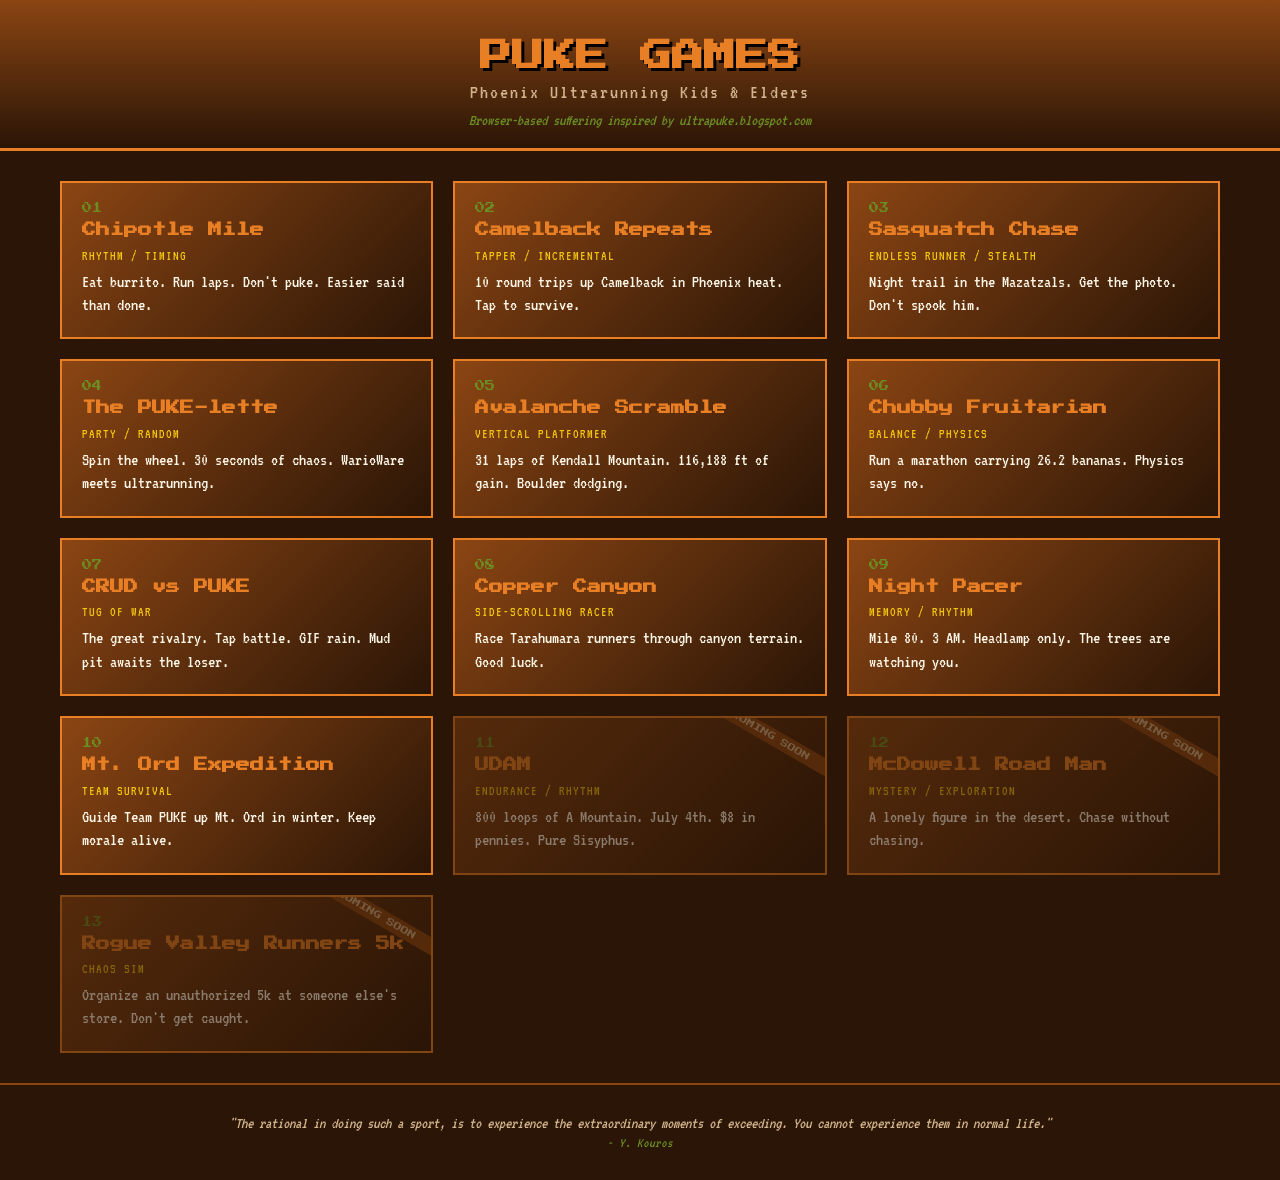
==== index.html @ d8120ac5 "Build Game 10: Mt. Ord Expedition Team survival game. Guide 5 PUKE runners up Mt. Ord in winter. Man" ====
<!DOCTYPE html>
<html lang="en">
<head>
    <meta charset="UTF-8">
    <meta name="viewport" content="width=device-width, initial-scale=1.0">
    <title>PUKE Games</title>
    <link rel="stylesheet" href="shared/style.css">
    <link rel="stylesheet" href="shared/hub.css">
</head>
<body>
    <div class="hub-header">
        <h1>PUKE GAMES</h1>
        <div class="subtitle">Phoenix Ultrarunning Kids & Elders</div>
        <div class="tagline">Browser-based suffering inspired by ultrapuke.blogspot.com</div>
    </div>

    <div class="games-grid">
        <a href="games/chipotle-mile/" class="game-card">
            <div class="game-number">01</div>
            <h2>Chipotle Mile</h2>
            <div class="game-type">Rhythm / Timing</div>
            <div class="game-desc">Eat burrito. Run laps. Don't puke. Easier said than done.</div>
        </a>

        <a href="games/camelback-repeats/" class="game-card">
            <div class="game-number">02</div>
            <h2>Camelback Repeats</h2>
            <div class="game-type">Tapper / Incremental</div>
            <div class="game-desc">10 round trips up Camelback in Phoenix heat. Tap to survive.</div>
        </a>

        <a href="games/sasquatch-chase/" class="game-card">
            <div class="game-number">03</div>
            <h2>Sasquatch Chase</h2>
            <div class="game-type">Endless Runner / Stealth</div>
            <div class="game-desc">Night trail in the Mazatzals. Get the photo. Don't spook him.</div>
        </a>

        <a href="games/puke-lette/" class="game-card">
            <div class="game-number">04</div>
            <h2>The PUKE-lette</h2>
            <div class="game-type">Party / Random</div>
            <div class="game-desc">Spin the wheel. 30 seconds of chaos. WarioWare meets ultrarunning.</div>
        </a>

        <a href="games/avalanche-scramble/" class="game-card">
            <div class="game-number">05</div>
            <h2>Avalanche Scramble</h2>
            <div class="game-type">Vertical Platformer</div>
            <div class="game-desc">31 laps of Kendall Mountain. 116,188 ft of gain. Boulder dodging.</div>
        </a>

        <a href="games/chubby-fruitarian/" class="game-card">
            <div class="game-number">06</div>
            <h2>Chubby Fruitarian</h2>
            <div class="game-type">Balance / Physics</div>
            <div class="game-desc">Run a marathon carrying 26.2 bananas. Physics says no.</div>
        </a>

        <a href="games/crud-vs-puke/" class="game-card">
            <div class="game-number">07</div>
            <h2>CRUD vs PUKE</h2>
            <div class="game-type">Tug of War</div>
            <div class="game-desc">The great rivalry. Tap battle. GIF rain. Mud pit awaits the loser.</div>
        </a>

        <a href="games/copper-canyon/" class="game-card">
            <div class="game-number">08</div>
            <h2>Copper Canyon</h2>
            <div class="game-type">Side-Scrolling Racer</div>
            <div class="game-desc">Race Tarahumara runners through canyon terrain. Good luck.</div>
        </a>

        <a href="games/night-pacer/" class="game-card">
            <div class="game-number">09</div>
            <h2>Night Pacer</h2>
            <div class="game-type">Memory / Rhythm</div>
            <div class="game-desc">Mile 80. 3 AM. Headlamp only. The trees are watching you.</div>
        </a>

        <a href="games/mt-ord/" class="game-card">
            <div class="game-number">10</div>
            <h2>Mt. Ord Expedition</h2>
            <div class="game-type">Team Survival</div>
            <div class="game-desc">Guide Team PUKE up Mt. Ord in winter. Keep morale alive.</div>
        </a>

        <a href="games/udam/" class="game-card coming-soon">
            <div class="game-number">11</div>
            <h2>UDAM</h2>
            <div class="game-type">Endurance / Rhythm</div>
            <div class="game-desc">800 loops of A Mountain. July 4th. $8 in pennies. Pure Sisyphus.</div>
        </a>

        <a href="games/mcdowell-road-man/" class="game-card coming-soon">
            <div class="game-number">12</div>
            <h2>McDowell Road Man</h2>
            <div class="game-type">Mystery / Exploration</div>
            <div class="game-desc">A lonely figure in the desert. Chase without chasing.</div>
        </a>

        <a href="games/rogue-valley-5k/" class="game-card coming-soon">
            <div class="game-number">13</div>
            <h2>Rogue Valley Runners 5k</h2>
            <div class="game-type">Chaos Sim</div>
            <div class="game-desc">Organize an unauthorized 5k at someone else's store. Don't get caught.</div>
        </a>
    </div>

    <div class="hub-footer">
        <div>"The rational in doing such a sport, is to experience the extraordinary moments of exceeding. You cannot experience them in normal life."</div>
        <div class="quote-author">- Y. Kouros</div>
    </div>
</body>
</html>
---- shared/style.css ----
/* PUKE Games - Shared Styles */
/* Orange/green/brown blog aesthetic */

@import url('https://fonts.googleapis.com/css2?family=Press+Start+2P&family=VT323&display=swap');

:root {
    --puke-orange: #e87f24;
    --puke-green: #6b8e23;
    --puke-brown: #8b4513;
    --puke-cream: #fdf5e6;
    --puke-dark: #2a1506;
    --puke-red: #c0392b;
    --puke-yellow: #f1c40f;
    --puke-tan: #d2b48c;
    --puke-light-green: #9acd32;
}

* {
    margin: 0;
    padding: 0;
    box-sizing: border-box;
}

body {
    background: var(--puke-dark);
    color: var(--puke-cream);
    font-family: 'VT323', monospace;
    overflow: hidden;
    user-select: none;
    -webkit-user-select: none;
}

/* Game canvas container */
.game-container {
    width: 100vw;
    height: 100vh;
    display: flex;
    flex-direction: column;
    align-items: center;
    justify-content: center;
}

canvas {
    display: block;
    image-rendering: pixelated;
    image-rendering: crisp-edges;
}

/* HUD overlay */
.hud {
    position: fixed;
    top: 0;
    left: 0;
    right: 0;
    padding: 10px 20px;
    display: flex;
    justify-content: space-between;
    align-items: center;
    font-family: 'Press Start 2P', monospace;
    font-size: 14px;
    color: var(--puke-orange);
    z-index: 100;
    pointer-events: none;
    text-shadow: 2px 2px 0 var(--puke-dark);
}

.hud-left, .hud-right, .hud-center {
    display: flex;
    gap: 20px;
    align-items: center;
}

/* Meters / bars */
.meter {
    width: 150px;
    height: 16px;
    background: var(--puke-dark);
    border: 2px solid var(--puke-orange);
    position: relative;
    overflow: hidden;
}

.meter-fill {
    height: 100%;
    transition: width 0.2s;
}

.meter-fill.danger { background: var(--puke-red); }
.meter-fill.warning { background: var(--puke-yellow); }
.meter-fill.good { background: var(--puke-green); }

/* Screens (title, game over, etc) */
.screen-overlay {
    position: fixed;
    inset: 0;
    background: rgba(42, 21, 6, 0.92);
    display: flex;
    flex-direction: column;
    align-items: center;
    justify-content: center;
    z-index: 200;
    text-align: center;
}

.screen-overlay h1 {
    font-family: 'Press Start 2P', monospace;
    font-size: 28px;
    color: var(--puke-orange);
    text-shadow: 3px 3px 0 var(--puke-brown);
    margin-bottom: 20px;
    line-height: 1.4;
}

.screen-overlay h2 {
    font-family: 'Press Start 2P', monospace;
    font-size: 16px;
    color: var(--puke-green);
    margin-bottom: 30px;
}

.screen-overlay p {
    font-size: 24px;
    color: var(--puke-tan);
    margin-bottom: 15px;
    max-width: 600px;
    line-height: 1.4;
}

.screen-overlay .prompt {
    font-family: 'Press Start 2P', monospace;
    font-size: 12px;
    color: var(--puke-orange);
    animation: blink 1s infinite;
    margin-top: 30px;
}

@keyframes blink {
    0%, 100% { opacity: 1; }
    50% { opacity: 0.3; }
}

/* Back to hub button */
.back-btn {
    position: fixed;
    top: 10px;
    left: 10px;
    font-family: 'Press Start 2P', monospace;
    font-size: 10px;
    color: var(--puke-orange);
    background: var(--puke-dark);
    border: 2px solid var(--puke-orange);
    padding: 6px 12px;
    cursor: pointer;
    z-index: 300;
    pointer-events: all;
    text-decoration: none;
}

.back-btn:hover {
    background: var(--puke-orange);
    color: var(--puke-dark);
}

/* Score display */
.score {
    font-family: 'Press Start 2P', monospace;
    font-size: 20px;
    color: var(--puke-yellow);
    text-shadow: 2px 2px 0 var(--puke-dark);
}

/* Mobile touch support */
@media (max-width: 768px) {
    .hud {
        font-size: 10px;
        padding: 5px 10px;
    }
    .screen-overlay h1 { font-size: 18px; }
    .screen-overlay h2 { font-size: 12px; }
    .screen-overlay p { font-size: 18px; }
    .meter { width: 100px; height: 12px; }
}
---- shared/hub.css ----
/* Hub page styles */
body {
    overflow-y: auto;
    background: var(--puke-dark);
    min-height: 100vh;
}

.hub-header {
    text-align: center;
    padding: 40px 20px 20px;
    border-bottom: 3px solid var(--puke-orange);
    background: linear-gradient(180deg, var(--puke-brown) 0%, var(--puke-dark) 100%);
}

.hub-header h1 {
    font-family: 'Press Start 2P', monospace;
    font-size: 32px;
    color: var(--puke-orange);
    text-shadow: 3px 3px 0 #000;
    margin-bottom: 10px;
}

.hub-header .subtitle {
    font-size: 20px;
    color: var(--puke-tan);
    letter-spacing: 2px;
}

.hub-header .tagline {
    font-size: 16px;
    color: var(--puke-green);
    margin-top: 10px;
    font-style: italic;
}

.games-grid {
    display: grid;
    grid-template-columns: repeat(auto-fill, minmax(280px, 1fr));
    gap: 20px;
    padding: 30px 20px;
    max-width: 1200px;
    margin: 0 auto;
}

.game-card {
    background: linear-gradient(135deg, var(--puke-brown) 0%, var(--puke-dark) 100%);
    border: 2px solid var(--puke-orange);
    padding: 20px;
    cursor: pointer;
    transition: all 0.2s;
    text-decoration: none;
    display: block;
    position: relative;
    overflow: hidden;
}

.game-card:hover {
    border-color: var(--puke-yellow);
    transform: translateY(-3px);
    box-shadow: 0 6px 20px rgba(232, 127, 36, 0.3);
}

.game-card.coming-soon {
    opacity: 0.45;
    cursor: default;
    pointer-events: none;
}

.game-card.coming-soon::after {
    content: 'COMING SOON';
    position: absolute;
    top: 10px;
    right: -30px;
    background: var(--puke-brown);
    color: var(--puke-tan);
    font-family: 'Press Start 2P', monospace;
    font-size: 8px;
    padding: 4px 40px;
    transform: rotate(30deg);
}

.game-card .game-number {
    font-family: 'Press Start 2P', monospace;
    font-size: 10px;
    color: var(--puke-green);
    margin-bottom: 8px;
}

.game-card h2 {
    font-family: 'Press Start 2P', monospace;
    font-size: 14px;
    color: var(--puke-orange);
    margin-bottom: 8px;
    line-height: 1.4;
}

.game-card .game-type {
    font-size: 14px;
    color: var(--puke-yellow);
    margin-bottom: 8px;
    text-transform: uppercase;
    letter-spacing: 1px;
}

.game-card .game-desc {
    font-size: 18px;
    color: var(--puke-cream);
    line-height: 1.3;
}

.hub-footer {
    text-align: center;
    padding: 30px 20px;
    border-top: 2px solid var(--puke-brown);
    color: var(--puke-tan);
    font-size: 16px;
    font-style: italic;
}

.hub-footer .quote-author {
    color: var(--puke-green);
    margin-top: 5px;
    font-size: 14px;
}

@media (max-width: 768px) {
    .hub-header h1 { font-size: 20px; }
    .games-grid { grid-template-columns: 1fr; padding: 15px; }
}
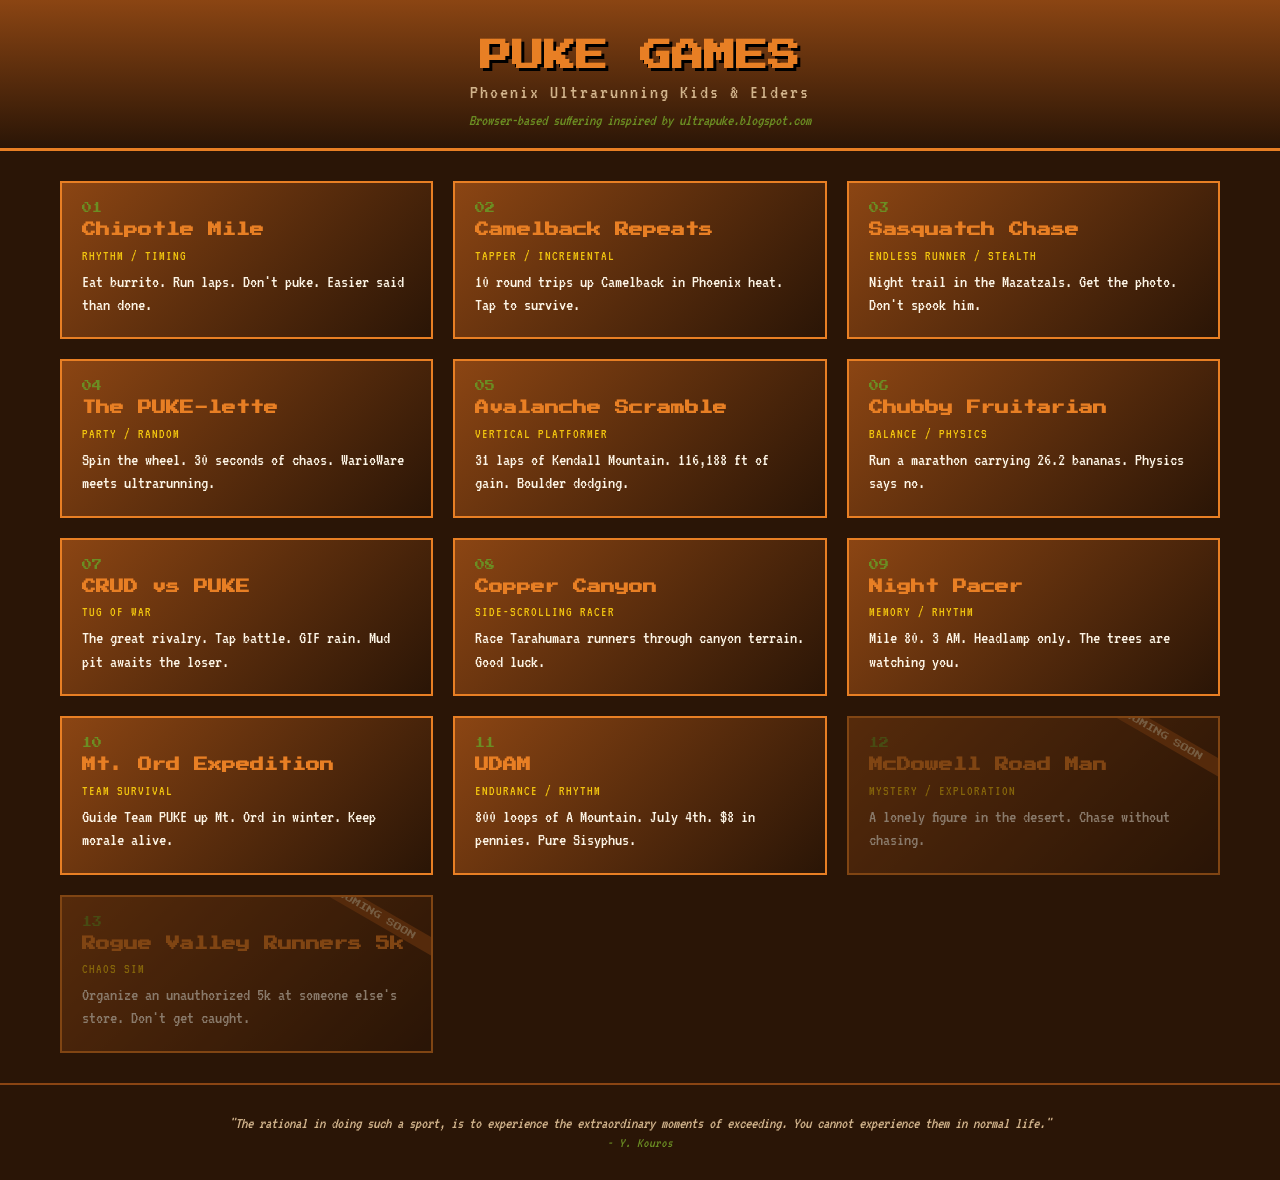
==== commit e6ed29b3: "Build Game 11: UDAM - Up and Down A Mountain Sisyphean endurance tapper. 800 loops of A Mountain in " ====
--- a/index.html
+++ b/index.html
@@ -85,7 +85,7 @@
             <div class="game-desc">Guide Team PUKE up Mt. Ord in winter. Keep morale alive.</div>
         </a>
 
-        <a href="games/udam/" class="game-card coming-soon">
+        <a href="games/udam/" class="game-card">
             <div class="game-number">11</div>
             <h2>UDAM</h2>
             <div class="game-type">Endurance / Rhythm</div>
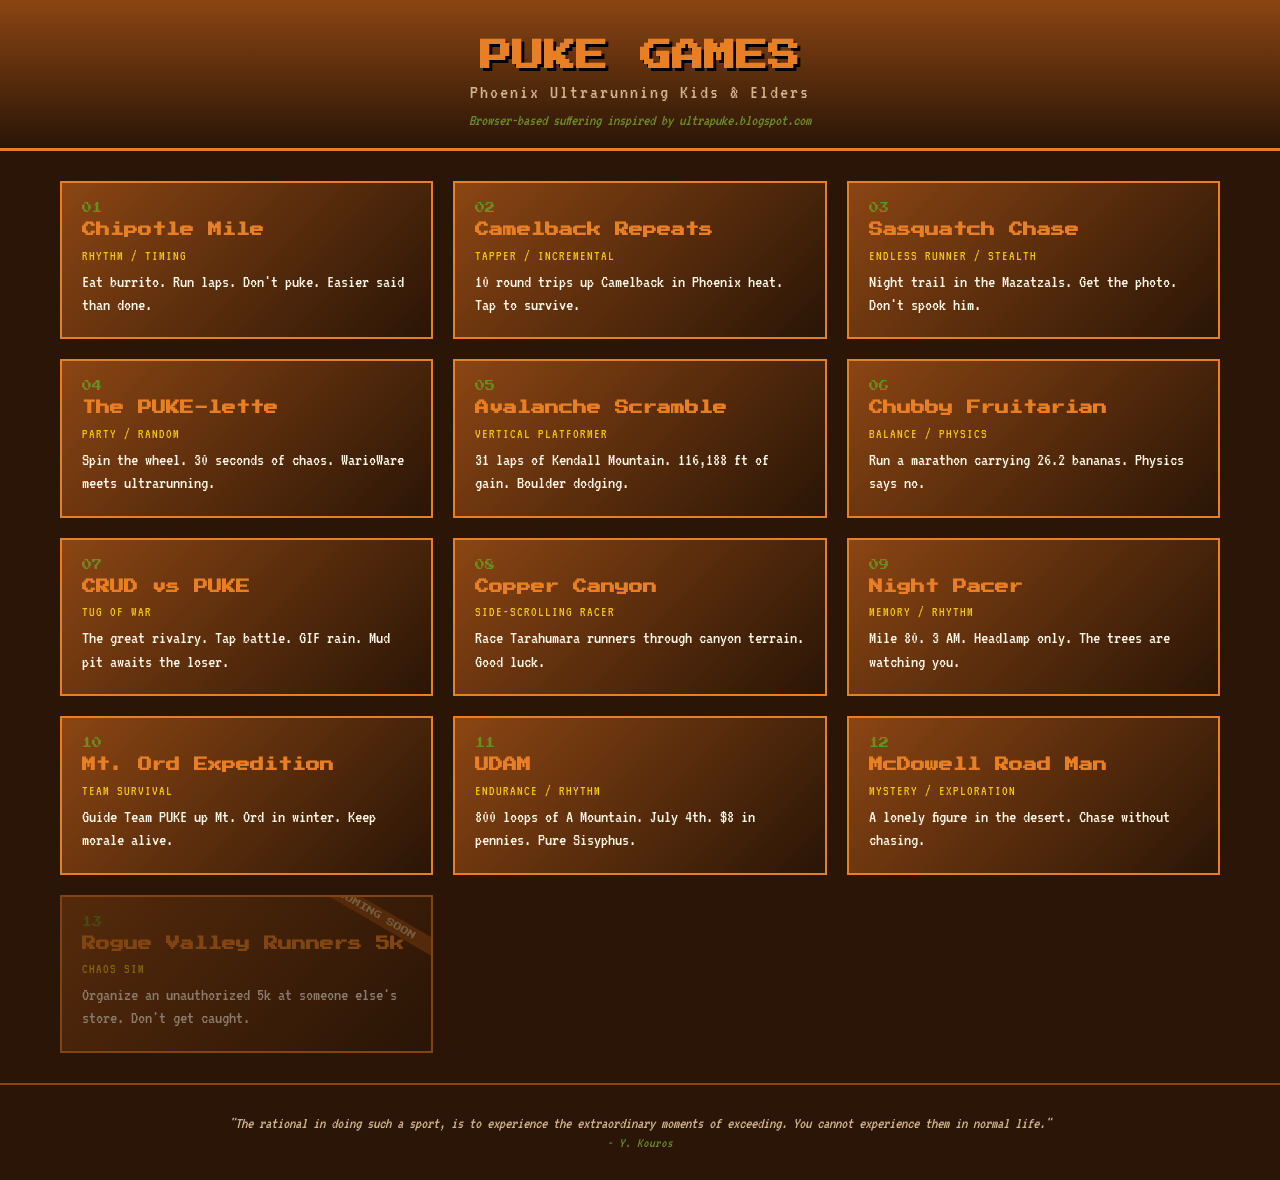
==== commit 1cbab5b2: "Build Game 12: McDowell Road Man Atmospheric exploration/mystery. Run through Phoenix desert at dusk" ====
--- a/index.html
+++ b/index.html
@@ -92,7 +92,7 @@
             <div class="game-desc">800 loops of A Mountain. July 4th. $8 in pennies. Pure Sisyphus.</div>
         </a>
 
-        <a href="games/mcdowell-road-man/" class="game-card coming-soon">
+        <a href="games/mcdowell-road-man/" class="game-card">
             <div class="game-number">12</div>
             <h2>McDowell Road Man</h2>
             <div class="game-type">Mystery / Exploration</div>
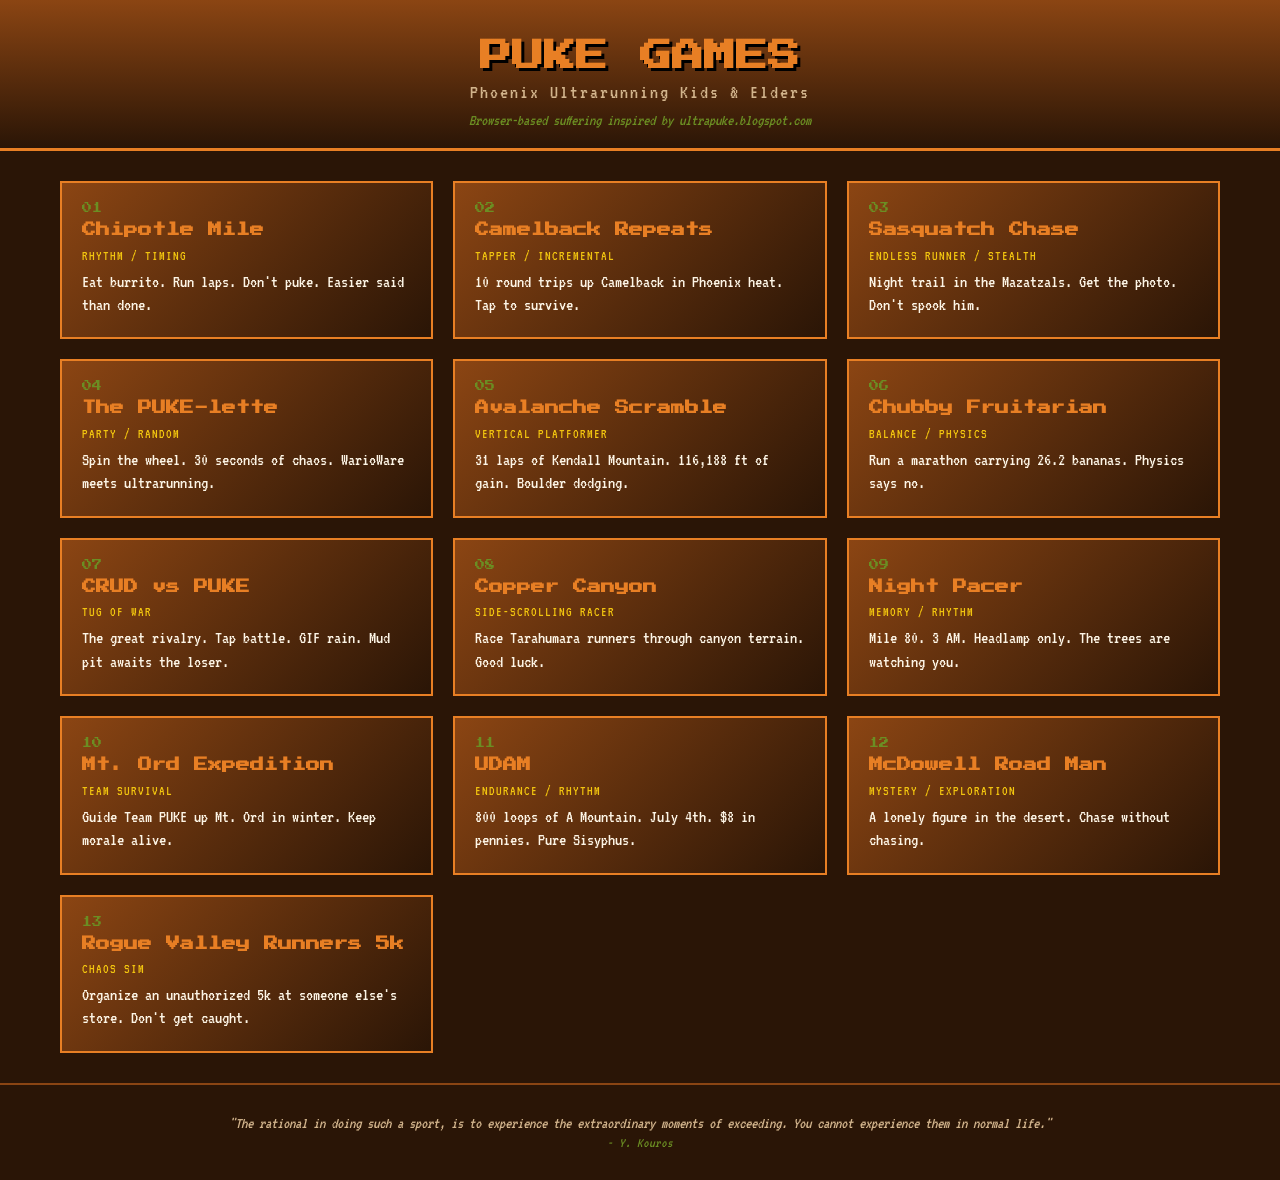
==== commit 3c7335ee: "Build Game 13: Rogue Valley Runners Store 5k Chaotic race organizer sim. Place cones, print bibs on " ====
--- a/index.html
+++ b/index.html
@@ -99,7 +99,7 @@
             <div class="game-desc">A lonely figure in the desert. Chase without chasing.</div>
         </a>
 
-        <a href="games/rogue-valley-5k/" class="game-card coming-soon">
+        <a href="games/rogue-valley-5k/" class="game-card">
             <div class="game-number">13</div>
             <h2>Rogue Valley Runners 5k</h2>
             <div class="game-type">Chaos Sim</div>
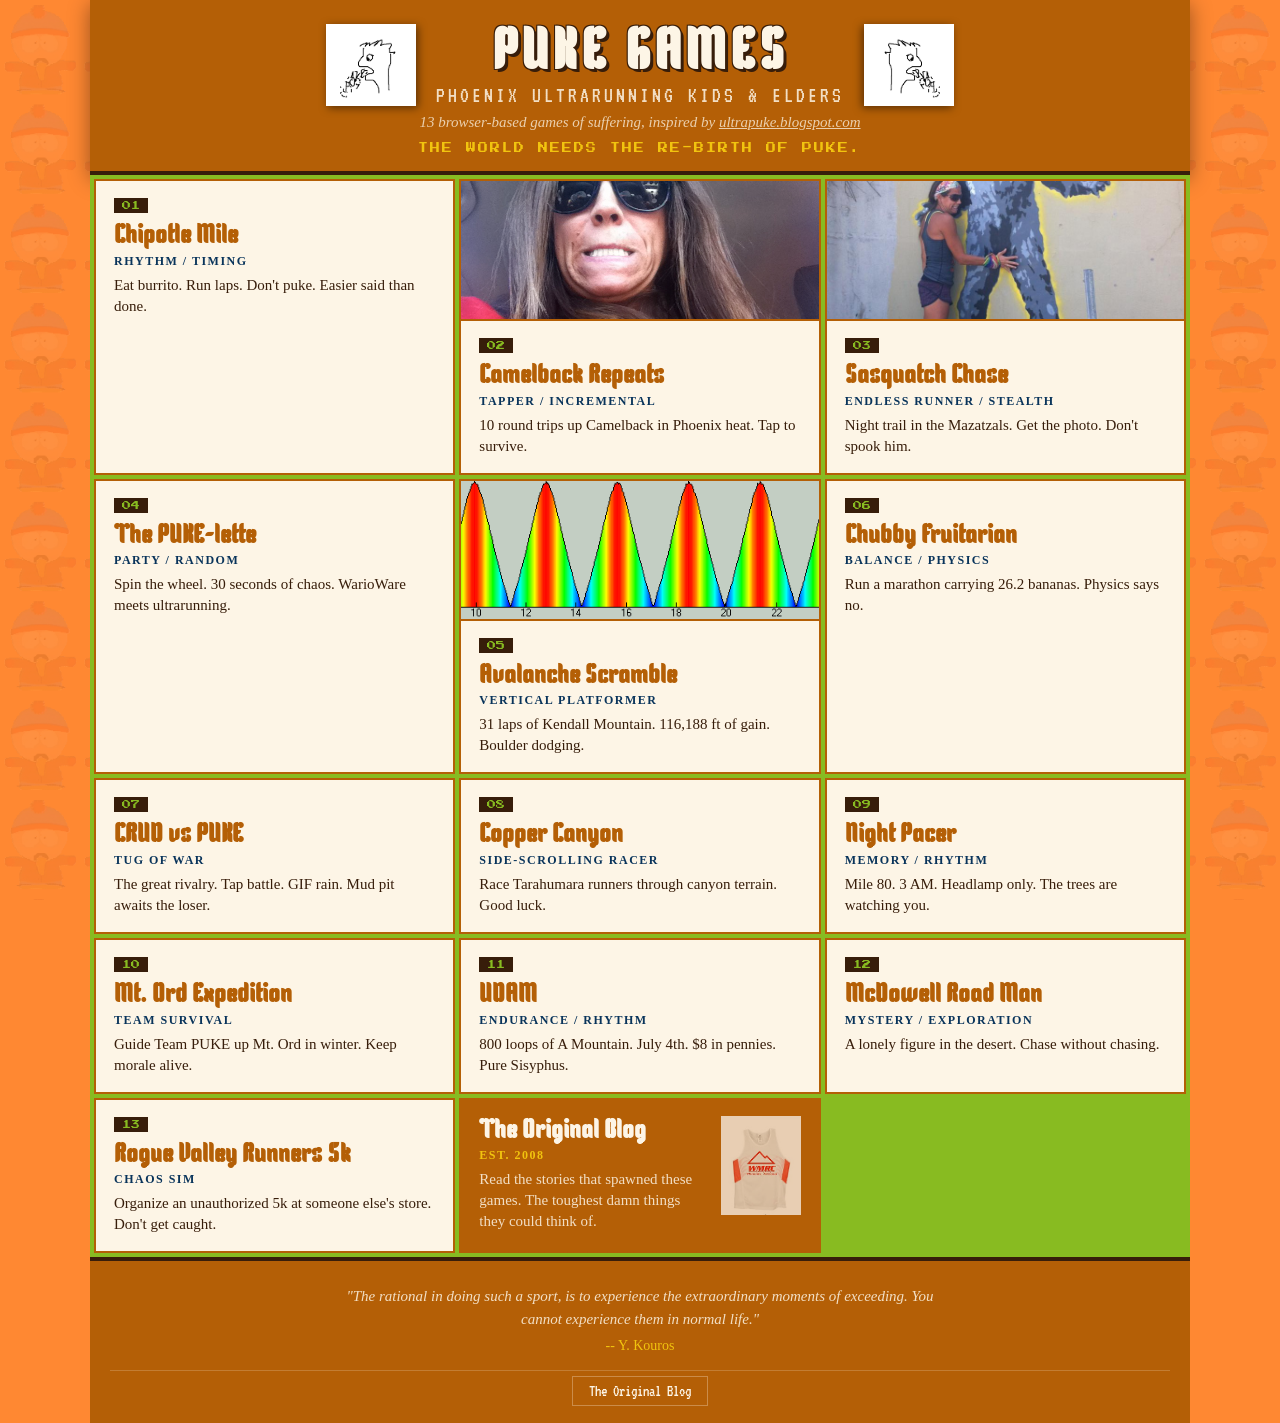
==== commit 3ede33b3: "Redesign landing page with Ultra Puke blog aesthetic Pulls colors, fonts (Kenia), layout, and artwor" ====
--- a/index.html
+++ b/index.html
@@ -3,113 +3,175 @@
 <head>
     <meta charset="UTF-8">
     <meta name="viewport" content="width=device-width, initial-scale=1.0">
-    <title>PUKE Games</title>
+    <title>PUKE Games - Phoenix Ultrarunning Kids & Elders</title>
     <link rel="stylesheet" href="shared/style.css">
     <link rel="stylesheet" href="shared/hub.css">
+    <meta name="description" content="13 browser-based games inspired by the legends and lunacy of Phoenix Ultrarunning Kids & Elders (PUKE).">
 </head>
 <body>
-    <div class="hub-header">
-        <h1>PUKE GAMES</h1>
-        <div class="subtitle">Phoenix Ultrarunning Kids & Elders</div>
-        <div class="tagline">Browser-based suffering inspired by ultrapuke.blogspot.com</div>
-    </div>
+    <!-- Tiled background like the original blog -->
+    <div class="blog-bg"></div>
 
-    <div class="games-grid">
-        <a href="games/chipotle-mile/" class="game-card">
-            <div class="game-number">01</div>
-            <h2>Chipotle Mile</h2>
-            <div class="game-type">Rhythm / Timing</div>
-            <div class="game-desc">Eat burrito. Run laps. Don't puke. Easier said than done.</div>
-        </a>
+    <div class="hub-wrapper">
+        <header class="hub-header">
+            <div class="header-top">
+                <img src="assets/puke-shirt.gif" alt="PUKE Logo" class="puke-logo">
+                <div class="header-text">
+                    <h1>PUKE GAMES</h1>
+                    <div class="subtitle">Phoenix Ultrarunning Kids & Elders</div>
+                </div>
+                <img src="assets/puke-shirt.gif" alt="PUKE Logo" class="puke-logo puke-logo-right">
+            </div>
+            <div class="tagline">13 browser-based games of suffering, inspired by <a href="https://ultrapuke.blogspot.com" target="_blank" rel="noopener">ultrapuke.blogspot.com</a></div>
+            <div class="header-announce">THE WORLD NEEDS THE RE-BIRTH OF PUKE.</div>
+        </header>
 
-        <a href="games/camelback-repeats/" class="game-card">
-            <div class="game-number">02</div>
-            <h2>Camelback Repeats</h2>
-            <div class="game-type">Tapper / Incremental</div>
-            <div class="game-desc">10 round trips up Camelback in Phoenix heat. Tap to survive.</div>
-        </a>
+        <main class="hub-content">
+            <div class="games-grid">
+                <a href="games/chipotle-mile/" class="game-card">
+                    <div class="card-inner">
+                        <div class="game-number">01</div>
+                        <h2>Chipotle Mile</h2>
+                        <div class="game-type">Rhythm / Timing</div>
+                        <div class="game-desc">Eat burrito. Run laps. Don't puke. Easier said than done.</div>
+                    </div>
+                </a>
 
-        <a href="games/sasquatch-chase/" class="game-card">
-            <div class="game-number">03</div>
-            <h2>Sasquatch Chase</h2>
-            <div class="game-type">Endless Runner / Stealth</div>
-            <div class="game-desc">Night trail in the Mazatzals. Get the photo. Don't spook him.</div>
-        </a>
+                <a href="games/camelback-repeats/" class="game-card featured">
+                    <div class="card-img">
+                        <img src="assets/camelback.jpg" alt="Camelback" loading="lazy">
+                    </div>
+                    <div class="card-inner">
+                        <div class="game-number">02</div>
+                        <h2>Camelback Repeats</h2>
+                        <div class="game-type">Tapper / Incremental</div>
+                        <div class="game-desc">10 round trips up Camelback in Phoenix heat. Tap to survive.</div>
+                    </div>
+                </a>
 
-        <a href="games/puke-lette/" class="game-card">
-            <div class="game-number">04</div>
-            <h2>The PUKE-lette</h2>
-            <div class="game-type">Party / Random</div>
-            <div class="game-desc">Spin the wheel. 30 seconds of chaos. WarioWare meets ultrarunning.</div>
-        </a>
+                <a href="games/sasquatch-chase/" class="game-card featured">
+                    <div class="card-img">
+                        <img src="assets/puke-runners.jpg" alt="Sasquatch sighting" loading="lazy">
+                    </div>
+                    <div class="card-inner">
+                        <div class="game-number">03</div>
+                        <h2>Sasquatch Chase</h2>
+                        <div class="game-type">Endless Runner / Stealth</div>
+                        <div class="game-desc">Night trail in the Mazatzals. Get the photo. Don't spook him.</div>
+                    </div>
+                </a>
 
-        <a href="games/avalanche-scramble/" class="game-card">
-            <div class="game-number">05</div>
-            <h2>Avalanche Scramble</h2>
-            <div class="game-type">Vertical Platformer</div>
-            <div class="game-desc">31 laps of Kendall Mountain. 116,188 ft of gain. Boulder dodging.</div>
-        </a>
+                <a href="games/puke-lette/" class="game-card">
+                    <div class="card-inner">
+                        <div class="game-number">04</div>
+                        <h2>The PUKE-lette</h2>
+                        <div class="game-type">Party / Random</div>
+                        <div class="game-desc">Spin the wheel. 30 seconds of chaos. WarioWare meets ultrarunning.</div>
+                    </div>
+                </a>
 
-        <a href="games/chubby-fruitarian/" class="game-card">
-            <div class="game-number">06</div>
-            <h2>Chubby Fruitarian</h2>
-            <div class="game-type">Balance / Physics</div>
-            <div class="game-desc">Run a marathon carrying 26.2 bananas. Physics says no.</div>
-        </a>
+                <a href="games/avalanche-scramble/" class="game-card featured">
+                    <div class="card-img">
+                        <img src="assets/avalanche-profile.png" alt="Avalanche 50K elevation profile" loading="lazy">
+                    </div>
+                    <div class="card-inner">
+                        <div class="game-number">05</div>
+                        <h2>Avalanche Scramble</h2>
+                        <div class="game-type">Vertical Platformer</div>
+                        <div class="game-desc">31 laps of Kendall Mountain. 116,188 ft of gain. Boulder dodging.</div>
+                    </div>
+                </a>
 
-        <a href="games/crud-vs-puke/" class="game-card">
-            <div class="game-number">07</div>
-            <h2>CRUD vs PUKE</h2>
-            <div class="game-type">Tug of War</div>
-            <div class="game-desc">The great rivalry. Tap battle. GIF rain. Mud pit awaits the loser.</div>
-        </a>
+                <a href="games/chubby-fruitarian/" class="game-card">
+                    <div class="card-inner">
+                        <div class="game-number">06</div>
+                        <h2>Chubby Fruitarian</h2>
+                        <div class="game-type">Balance / Physics</div>
+                        <div class="game-desc">Run a marathon carrying 26.2 bananas. Physics says no.</div>
+                    </div>
+                </a>
 
-        <a href="games/copper-canyon/" class="game-card">
-            <div class="game-number">08</div>
-            <h2>Copper Canyon</h2>
-            <div class="game-type">Side-Scrolling Racer</div>
-            <div class="game-desc">Race Tarahumara runners through canyon terrain. Good luck.</div>
-        </a>
+                <a href="games/crud-vs-puke/" class="game-card">
+                    <div class="card-inner">
+                        <div class="game-number">07</div>
+                        <h2>CRUD vs PUKE</h2>
+                        <div class="game-type">Tug of War</div>
+                        <div class="game-desc">The great rivalry. Tap battle. GIF rain. Mud pit awaits the loser.</div>
+                    </div>
+                </a>
 
-        <a href="games/night-pacer/" class="game-card">
-            <div class="game-number">09</div>
-            <h2>Night Pacer</h2>
-            <div class="game-type">Memory / Rhythm</div>
-            <div class="game-desc">Mile 80. 3 AM. Headlamp only. The trees are watching you.</div>
-        </a>
+                <a href="games/copper-canyon/" class="game-card">
+                    <div class="card-inner">
+                        <div class="game-number">08</div>
+                        <h2>Copper Canyon</h2>
+                        <div class="game-type">Side-Scrolling Racer</div>
+                        <div class="game-desc">Race Tarahumara runners through canyon terrain. Good luck.</div>
+                    </div>
+                </a>
 
-        <a href="games/mt-ord/" class="game-card">
-            <div class="game-number">10</div>
-            <h2>Mt. Ord Expedition</h2>
-            <div class="game-type">Team Survival</div>
-            <div class="game-desc">Guide Team PUKE up Mt. Ord in winter. Keep morale alive.</div>
-        </a>
+                <a href="games/night-pacer/" class="game-card">
+                    <div class="card-inner">
+                        <div class="game-number">09</div>
+                        <h2>Night Pacer</h2>
+                        <div class="game-type">Memory / Rhythm</div>
+                        <div class="game-desc">Mile 80. 3 AM. Headlamp only. The trees are watching you.</div>
+                    </div>
+                </a>
 
-        <a href="games/udam/" class="game-card">
-            <div class="game-number">11</div>
-            <h2>UDAM</h2>
-            <div class="game-type">Endurance / Rhythm</div>
-            <div class="game-desc">800 loops of A Mountain. July 4th. $8 in pennies. Pure Sisyphus.</div>
-        </a>
+                <a href="games/mt-ord/" class="game-card">
+                    <div class="card-inner">
+                        <div class="game-number">10</div>
+                        <h2>Mt. Ord Expedition</h2>
+                        <div class="game-type">Team Survival</div>
+                        <div class="game-desc">Guide Team PUKE up Mt. Ord in winter. Keep morale alive.</div>
+                    </div>
+                </a>
 
-        <a href="games/mcdowell-road-man/" class="game-card">
-            <div class="game-number">12</div>
-            <h2>McDowell Road Man</h2>
-            <div class="game-type">Mystery / Exploration</div>
-            <div class="game-desc">A lonely figure in the desert. Chase without chasing.</div>
-        </a>
+                <a href="games/udam/" class="game-card">
+                    <div class="card-inner">
+                        <div class="game-number">11</div>
+                        <h2>UDAM</h2>
+                        <div class="game-type">Endurance / Rhythm</div>
+                        <div class="game-desc">800 loops of A Mountain. July 4th. $8 in pennies. Pure Sisyphus.</div>
+                    </div>
+                </a>
 
-        <a href="games/rogue-valley-5k/" class="game-card">
-            <div class="game-number">13</div>
-            <h2>Rogue Valley Runners 5k</h2>
-            <div class="game-type">Chaos Sim</div>
-            <div class="game-desc">Organize an unauthorized 5k at someone else's store. Don't get caught.</div>
-        </a>
-    </div>
+                <a href="games/mcdowell-road-man/" class="game-card">
+                    <div class="card-inner">
+                        <div class="game-number">12</div>
+                        <h2>McDowell Road Man</h2>
+                        <div class="game-type">Mystery / Exploration</div>
+                        <div class="game-desc">A lonely figure in the desert. Chase without chasing.</div>
+                    </div>
+                </a>
 
-    <div class="hub-footer">
-        <div>"The rational in doing such a sport, is to experience the extraordinary moments of exceeding. You cannot experience them in normal life."</div>
-        <div class="quote-author">- Y. Kouros</div>
+                <a href="games/rogue-valley-5k/" class="game-card">
+                    <div class="card-inner">
+                        <div class="game-number">13</div>
+                        <h2>Rogue Valley Runners 5k</h2>
+                        <div class="game-type">Chaos Sim</div>
+                        <div class="game-desc">Organize an unauthorized 5k at someone else's store. Don't get caught.</div>
+                    </div>
+                </a>
+
+                <a href="https://ultrapuke.blogspot.com" target="_blank" rel="noopener" class="game-card blog-card">
+                    <div class="card-inner">
+                        <img src="assets/wmrc-singlet.jpg" alt="WMRC Singlet" class="blog-card-img">
+                        <h2>The Original Blog</h2>
+                        <div class="game-type">Est. 2008</div>
+                        <div class="game-desc">Read the stories that spawned these games. The toughest damn things they could think of.</div>
+                    </div>
+                </a>
+            </div>
+        </main>
+
+        <footer class="hub-footer">
+            <div class="footer-quote">"The rational in doing such a sport, is to experience the extraordinary moments of exceeding. You cannot experience them in normal life."</div>
+            <div class="quote-author">-- Y. Kouros</div>
+            <div class="footer-links">
+                <a href="https://ultrapuke.blogspot.com" target="_blank" rel="noopener">The Original Blog</a>
+            </div>
+        </footer>
     </div>
 </body>
 </html>
--- a/shared/hub.css
+++ b/shared/hub.css
@@ -1,53 +1,140 @@
-/* Hub page styles */
+/* Hub page styles - Ultra Puke blog aesthetic */
+@import url('https://fonts.googleapis.com/css2?family=Kenia&display=swap');
+
 body {
     overflow-y: auto;
-    background: var(--puke-dark);
+    background: #ff8832; /* Original blog orange */
     min-height: 100vh;
-}
-
+    position: relative;
+}
+
+/* Tiled stan-puking.gif background - just like the blog */
+.blog-bg {
+    position: fixed;
+    inset: 0;
+    background: url('../assets/stan-puking.gif') repeat;
+    background-size: 80px;
+    opacity: 0.08;
+    z-index: 0;
+    pointer-events: none;
+}
+
+.hub-wrapper {
+    position: relative;
+    z-index: 1;
+    max-width: 1100px;
+    margin: 0 auto;
+    min-height: 100vh;
+}
+
+/* ── Header ─────────────────────────────────────────────── */
 .hub-header {
+    background: #b45f06; /* Blog header burnt orange */
+    padding: 24px 24px 18px;
     text-align: center;
-    padding: 40px 20px 20px;
-    border-bottom: 3px solid var(--puke-orange);
-    background: linear-gradient(180deg, var(--puke-brown) 0%, var(--puke-dark) 100%);
+    border-bottom: 4px solid #371d0a;
+    box-shadow: 0 4px 20px rgba(0,0,0,0.4);
+}
+
+.header-top {
+    display: flex;
+    align-items: center;
+    justify-content: center;
+    gap: 20px;
+    margin-bottom: 8px;
+}
+
+.puke-logo {
+    width: 90px;
+    height: auto;
+    filter: drop-shadow(2px 2px 4px rgba(0,0,0,0.5));
+    flex-shrink: 0;
+}
+
+.puke-logo-right {
+    transform: scaleX(-1);
+}
+
+.header-text {
+    flex-shrink: 0;
 }
 
 .hub-header h1 {
+    font-family: 'Kenia', 'Press Start 2P', cursive;
+    font-size: 56px;
+    color: #fdf5e6;
+    text-shadow:
+        3px 3px 0 #371d0a,
+        -1px -1px 0 #371d0a,
+        1px -1px 0 #371d0a,
+        -1px 1px 0 #371d0a;
+    letter-spacing: 4px;
+    line-height: 1;
+    margin-bottom: 4px;
+}
+
+.hub-header .subtitle {
+    font-family: 'VT323', monospace;
+    font-size: 22px;
+    color: #fdf5e6;
+    letter-spacing: 3px;
+    text-transform: uppercase;
+    opacity: 0.85;
+}
+
+.hub-header .tagline {
+    font-family: Georgia, serif;
+    font-size: 15px;
+    color: #fdf5e6;
+    font-style: italic;
+    opacity: 0.75;
+    margin-top: 6px;
+}
+
+.hub-header .tagline a {
+    color: #fdf5e6;
+    text-decoration: underline;
+}
+
+.hub-header .tagline a:hover {
+    color: #f1c40f;
+}
+
+.header-announce {
     font-family: 'Press Start 2P', monospace;
-    font-size: 32px;
-    color: var(--puke-orange);
-    text-shadow: 3px 3px 0 #000;
-    margin-bottom: 10px;
-}
-
-.hub-header .subtitle {
-    font-size: 20px;
-    color: var(--puke-tan);
+    font-size: 10px;
+    color: #f1c40f;
+    margin-top: 12px;
     letter-spacing: 2px;
-}
-
-.hub-header .tagline {
-    font-size: 16px;
-    color: var(--puke-green);
-    margin-top: 10px;
-    font-style: italic;
-}
-
+    animation: pulse-announce 3s ease-in-out infinite;
+}
+
+@keyframes pulse-announce {
+    0%, 100% { opacity: 0.7; }
+    50% { opacity: 1; }
+}
+
+/* ── Content area ────────────────────────────────────────── */
+.hub-content {
+    background: #88bb21; /* Blog green content area */
+    padding: 4px;
+    min-height: 60vh;
+}
+
+/* ── Game grid ───────────────────────────────────────────── */
 .games-grid {
     display: grid;
-    grid-template-columns: repeat(auto-fill, minmax(280px, 1fr));
-    gap: 20px;
-    padding: 30px 20px;
-    max-width: 1200px;
-    margin: 0 auto;
-}
-
+    grid-template-columns: repeat(auto-fill, minmax(300px, 1fr));
+    gap: 4px;
+    padding: 0;
+}
+
+/* ── Game cards (blog post style) ────────────────────────── */
 .game-card {
-    background: linear-gradient(135deg, var(--puke-brown) 0%, var(--puke-dark) 100%);
-    border: 2px solid var(--puke-orange);
-    padding: 20px;
+    background: #fdf5e6;
+    border: 2px solid #b45f06;
     cursor: pointer;
-    transition: all 0.2s;
+    transition: all 0.15s ease;
     text-decoration: none;
     display: block;
     position: relative;
@@ -55,11 +142,99 @@
 }
 
 .game-card:hover {
-    border-color: var(--puke-yellow);
-    transform: translateY(-3px);
-    box-shadow: 0 6px 20px rgba(232, 127, 36, 0.3);
-}
-
+    border-color: #371d0a;
+    transform: translateY(-2px);
+    box-shadow: 0 4px 16px rgba(55, 29, 10, 0.4);
+}
+
+.game-card:active {
+    transform: translateY(0);
+    box-shadow: none;
+}
+
+.card-inner {
+    padding: 16px 18px;
+}
+
+/* Featured cards with images */
+.game-card.featured .card-img {
+    width: 100%;
+    height: 140px;
+    overflow: hidden;
+    border-bottom: 2px solid #b45f06;
+}
+
+.game-card.featured .card-img img {
+    width: 100%;
+    height: 100%;
+    object-fit: cover;
+    display: block;
+    transition: transform 0.3s ease;
+}
+
+.game-card.featured:hover .card-img img {
+    transform: scale(1.05);
+}
+
+/* Card elements */
+.game-card .game-number {
+    font-family: 'Press Start 2P', monospace;
+    font-size: 9px;
+    color: #88bb21;
+    background: #371d0a;
+    display: inline-block;
+    padding: 3px 8px;
+    margin-bottom: 8px;
+}
+
+.game-card h2 {
+    font-family: 'Kenia', cursive;
+    font-size: 26px;
+    color: #b45f06;
+    margin-bottom: 4px;
+    line-height: 1.1;
+}
+
+.game-card .game-type {
+    font-family: Georgia, serif;
+    font-size: 12px;
+    color: #09345b;
+    margin-bottom: 6px;
+    text-transform: uppercase;
+    letter-spacing: 1.5px;
+    font-weight: bold;
+}
+
+.game-card .game-desc {
+    font-family: Georgia, serif;
+    font-size: 15px;
+    color: #371d0a;
+    line-height: 1.4;
+}
+
+/* Hover state highlight bar */
+.game-card::after {
+    content: 'PLAY \25B6';
+    position: absolute;
+    bottom: 0;
+    left: 0;
+    right: 0;
+    background: #b45f06;
+    color: #fdf5e6;
+    font-family: 'Press Start 2P', monospace;
+    font-size: 9px;
+    text-align: center;
+    padding: 6px;
+    transform: translateY(100%);
+    transition: transform 0.15s ease;
+    letter-spacing: 2px;
+}
+
+.game-card:hover::after {
+    transform: translateY(0);
+}
+
+/* Coming soon (unused currently but keep for future) */
 .game-card.coming-soon {
     opacity: 0.45;
     cursor: default;
@@ -68,62 +243,125 @@
 
 .game-card.coming-soon::after {
     content: 'COMING SOON';
-    position: absolute;
-    top: 10px;
-    right: -30px;
-    background: var(--puke-brown);
-    color: var(--puke-tan);
-    font-family: 'Press Start 2P', monospace;
-    font-size: 8px;
-    padding: 4px 40px;
-    transform: rotate(30deg);
-}
-
-.game-card .game-number {
-    font-family: 'Press Start 2P', monospace;
-    font-size: 10px;
-    color: var(--puke-green);
-    margin-bottom: 8px;
-}
-
-.game-card h2 {
-    font-family: 'Press Start 2P', monospace;
+    transform: translateY(0);
+    background: #8b4513;
+}
+
+/* Blog link card */
+.game-card.blog-card {
+    background: #b45f06;
+    border-style: dashed;
+}
+
+.game-card.blog-card h2 {
+    color: #fdf5e6;
+}
+
+.game-card.blog-card .game-type {
+    color: #f1c40f;
+}
+
+.game-card.blog-card .game-desc {
+    color: rgba(253, 245, 230, 0.85);
+}
+
+.game-card.blog-card .blog-card-img {
+    width: 80px;
+    height: auto;
+    float: right;
+    margin: 0 0 8px 12px;
+    opacity: 0.7;
+}
+
+.game-card.blog-card::after {
+    content: 'VISIT \25B6';
+}
+
+/* ── Footer ──────────────────────────────────────────────── */
+.hub-footer {
+    background: #b45f06;
+    text-align: center;
+    padding: 24px 20px;
+    border-top: 4px solid #371d0a;
+}
+
+.hub-footer .footer-quote {
+    font-family: Georgia, serif;
+    font-size: 15px;
+    font-style: italic;
+    color: #fdf5e6;
+    max-width: 600px;
+    margin: 0 auto 8px;
+    line-height: 1.5;
+    opacity: 0.85;
+}
+
+.hub-footer .quote-author {
+    font-family: Georgia, serif;
+    color: #f1c40f;
     font-size: 14px;
-    color: var(--puke-orange);
-    margin-bottom: 8px;
-    line-height: 1.4;
-}
-
-.game-card .game-type {
-    font-size: 14px;
-    color: var(--puke-yellow);
-    margin-bottom: 8px;
-    text-transform: uppercase;
-    letter-spacing: 1px;
-}
-
-.game-card .game-desc {
-    font-size: 18px;
-    color: var(--puke-cream);
-    line-height: 1.3;
-}
-
-.hub-footer {
-    text-align: center;
-    padding: 30px 20px;
-    border-top: 2px solid var(--puke-brown);
-    color: var(--puke-tan);
+    margin-bottom: 16px;
+}
+
+.hub-footer .footer-links {
+    margin-top: 12px;
+    padding-top: 12px;
+    border-top: 1px solid rgba(253, 245, 230, 0.2);
+}
+
+.hub-footer .footer-links a {
+    font-family: 'VT323', monospace;
     font-size: 16px;
-    font-style: italic;
-}
-
-.hub-footer .quote-author {
-    color: var(--puke-green);
-    margin-top: 5px;
-    font-size: 14px;
-}
-
+    color: #fdf5e6;
+    text-decoration: none;
+    padding: 6px 16px;
+    border: 1px solid rgba(253, 245, 230, 0.3);
+    transition: all 0.15s;
+}
+
+.hub-footer .footer-links a:hover {
+    background: #371d0a;
+    border-color: #fdf5e6;
+}
+
+/* ── Responsive ──────────────────────────────────────────── */
 @media (max-width: 768px) {
-    .hub-header h1 { font-size: 20px; }
-    .games-grid { grid-template-columns: 1fr; padding: 15px; }
-}
+    .hub-header h1 {
+        font-size: 36px;
+        letter-spacing: 2px;
+    }
+    .hub-header .subtitle {
+        font-size: 16px;
+    }
+    .puke-logo {
+        width: 60px;
+    }
+    .header-top {
+        gap: 12px;
+    }
+    .games-grid {
+        grid-template-columns: 1fr;
+    }
+    .game-card h2 {
+        font-size: 22px;
+    }
+    .header-announce {
+        font-size: 7px;
+        letter-spacing: 1px;
+    }
+}
+
+@media (max-width: 480px) {
+    .hub-header h1 {
+        font-size: 28px;
+    }
+    .puke-logo-right {
+        display: none;
+    }
+    .puke-logo {
+        width: 50px;
+    }
+    .header-top {
+        gap: 8px;
+    }
+}
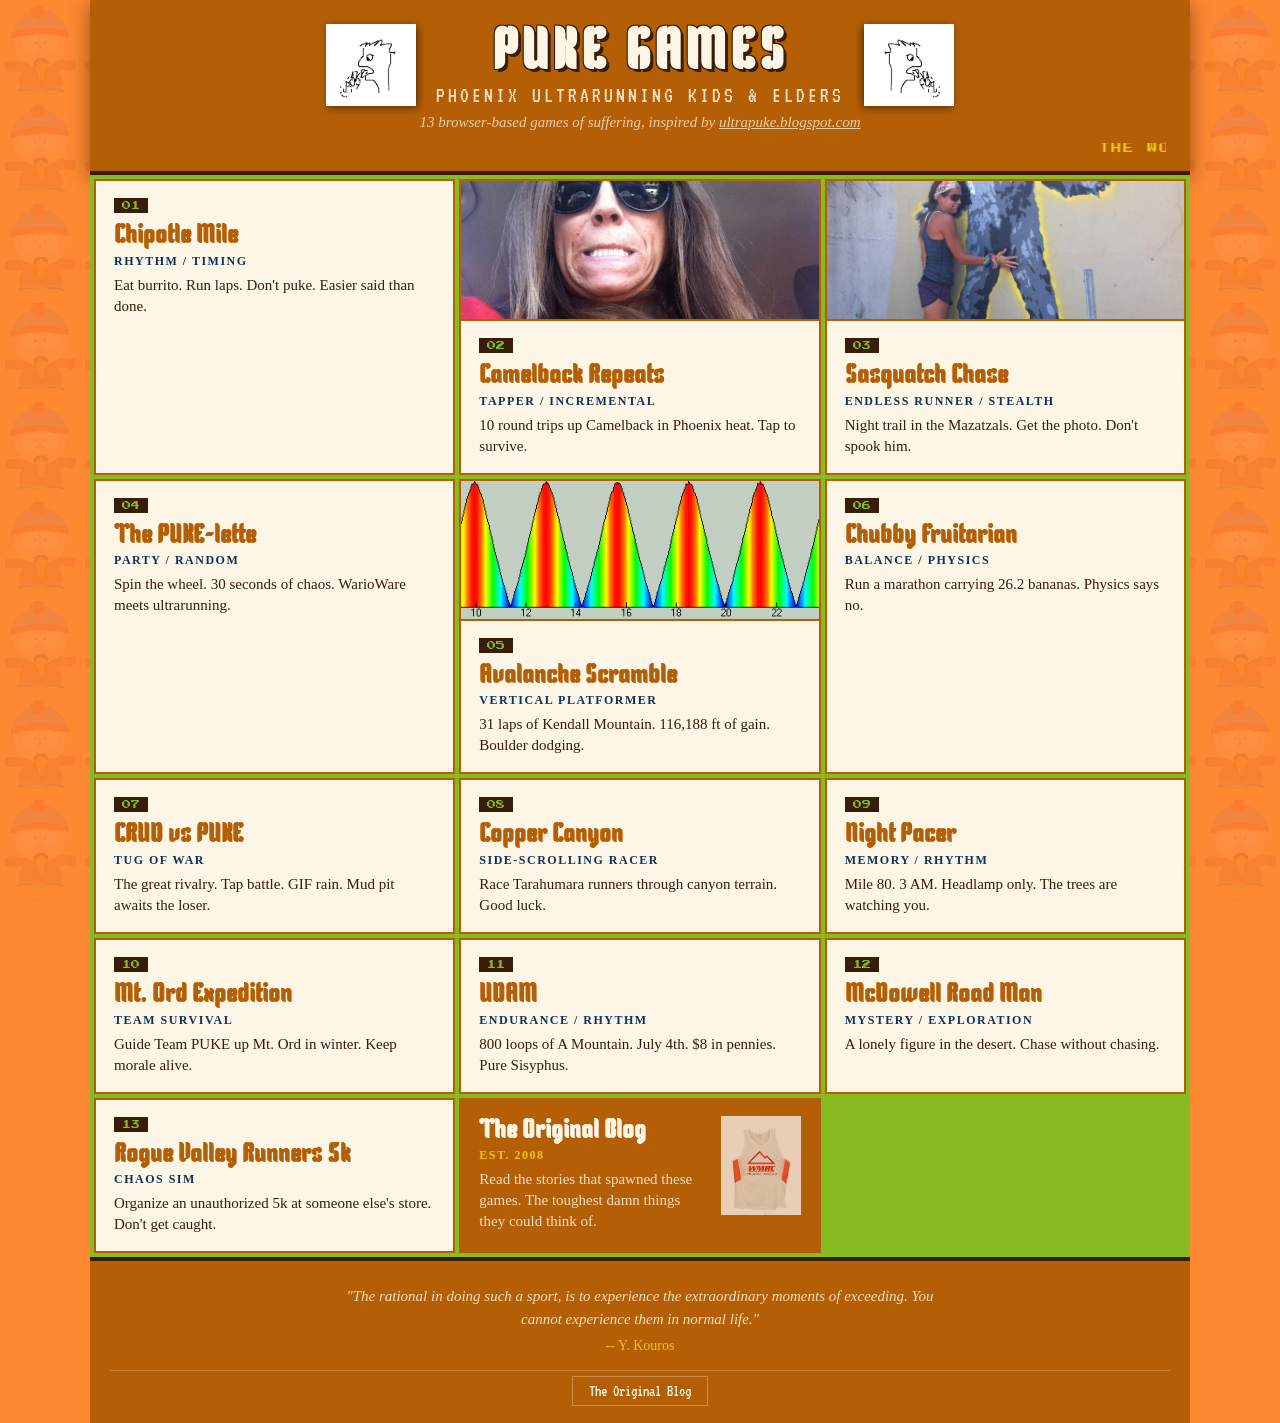
==== commit 83e30a68: "Add 90s cursor circle and marquee effects - Letters "Ultra P.U.K.E." orbit the mouse cursor in a cir" ====
--- a/index.html
+++ b/index.html
@@ -23,7 +23,7 @@
                 <img src="assets/puke-shirt.gif" alt="PUKE Logo" class="puke-logo puke-logo-right">
             </div>
             <div class="tagline">13 browser-based games of suffering, inspired by <a href="https://ultrapuke.blogspot.com" target="_blank" rel="noopener">ultrapuke.blogspot.com</a></div>
-            <div class="header-announce">THE WORLD NEEDS THE RE-BIRTH OF PUKE.</div>
+            <marquee behavior="scroll" direction="left" scrollamount="4" class="header-announce">THE WORLD NEEDS THE RE-BIRTH OF PUKE. &nbsp;&nbsp;&nbsp; THE WORLD NEEDS THE RE-BIRTH OF PUKE. &nbsp;&nbsp;&nbsp; THE WORLD NEEDS THE RE-BIRTH OF PUKE.</marquee>
         </header>
 
         <main class="hub-content">
@@ -173,5 +173,61 @@
             </div>
         </footer>
     </div>
+    <!-- 90s cursor circle effect -->
+    <script>
+    (function() {
+        var text = 'Ultra P.U.K.E. \u2022 ';
+        var chars = text.split('');
+        var radius = 60;
+        var speed = 0.04;
+        var angle = 0;
+        var mouseX = -200, mouseY = -200;
+        var curX = -200, curY = -200;
+        var ease = 0.1;
+
+        // Create character spans
+        var els = [];
+        chars.forEach(function(ch) {
+            var span = document.createElement('span');
+            span.textContent = ch;
+            span.style.cssText =
+                'position:fixed;top:0;left:0;pointer-events:none;z-index:9999;' +
+                'font-family:"Press Start 2P",monospace;font-size:10px;font-weight:bold;' +
+                'color:#f1c40f;text-shadow:1px 1px 0 #371d0a;' +
+                'will-change:transform;';
+            document.body.appendChild(span);
+            els.push(span);
+        });
+
+        document.addEventListener('mousemove', function(e) {
+            mouseX = e.clientX;
+            mouseY = e.clientY;
+        });
+
+        function animate() {
+            // Ease the circle center toward the mouse
+            curX += (mouseX - curX) * ease;
+            curY += (mouseY - curY) * ease;
+
+            angle += speed;
+
+            for (var i = 0; i < els.length; i++) {
+                var a = angle + (i * (2 * Math.PI / els.length));
+                var x = curX + Math.cos(a) * radius - 5;
+                var y = curY + Math.sin(a) * radius - 6;
+                els[i].style.transform = 'translate(' + x + 'px,' + y + 'px) rotate(' + (a + Math.PI/2) + 'rad)';
+            }
+
+            requestAnimationFrame(animate);
+        }
+
+        // Only run on non-touch devices (no point on mobile)
+        if (!('ontouchstart' in window)) {
+            animate();
+        } else {
+            els.forEach(function(el) { el.remove(); });
+        }
+    })();
+    </script>
 </body>
 </html>
--- a/shared/hub.css
+++ b/shared/hub.css
@@ -106,7 +106,8 @@
     color: #f1c40f;
     margin-top: 12px;
     letter-spacing: 2px;
-    animation: pulse-announce 3s ease-in-out infinite;
+    display: block;
+    white-space: nowrap;
 }
 
 @keyframes pulse-announce {
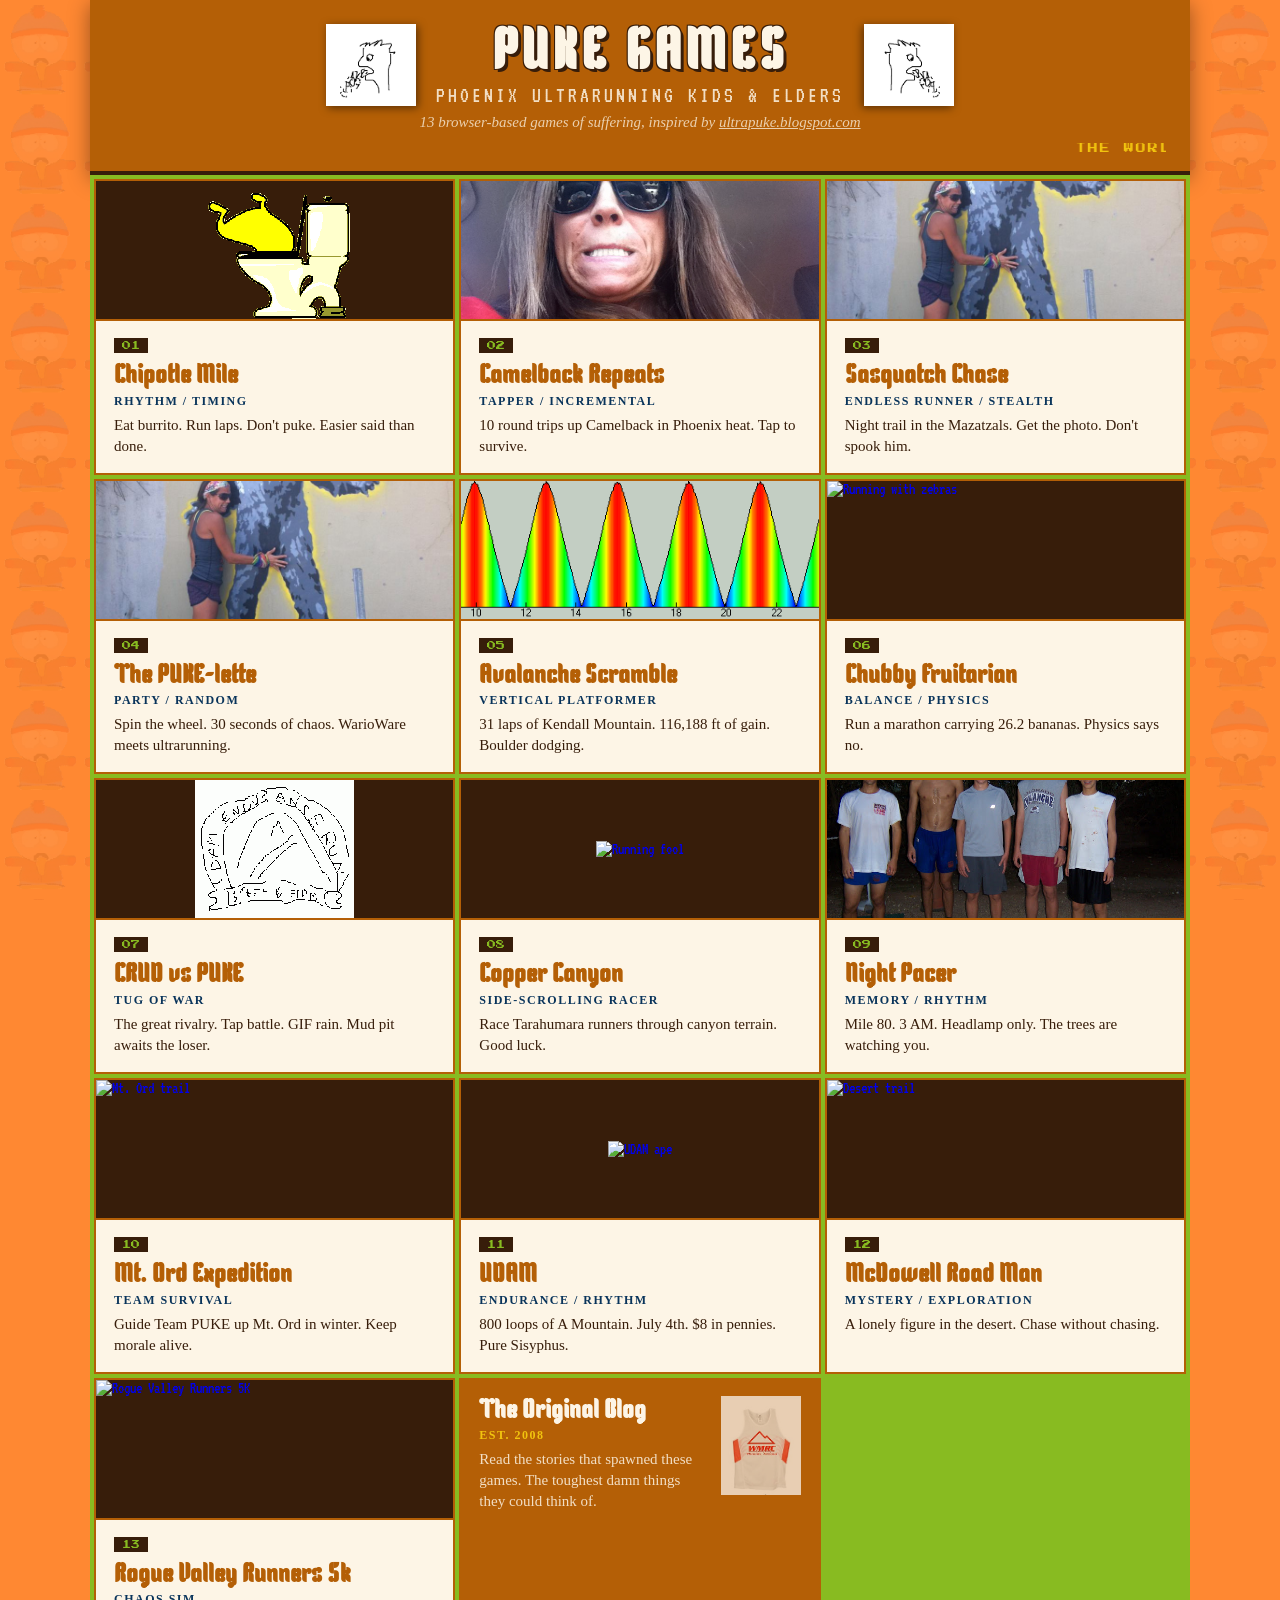
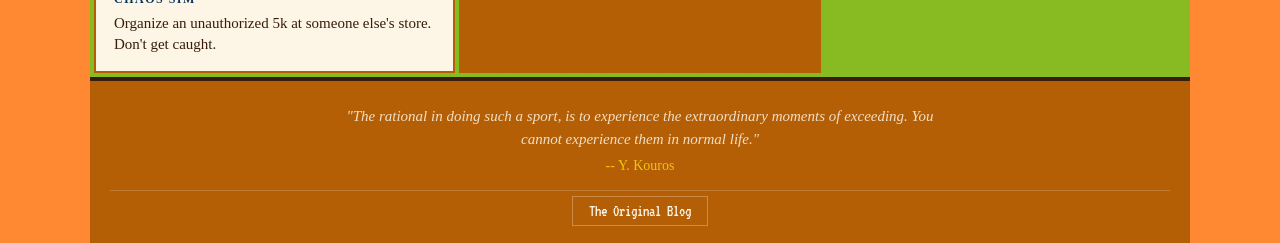
==== commit 34e3dc1d: "Add images to all 13 game cards from the blog Every game card now has an image sourced from ultrapuk" ====
--- a/index.html
+++ b/index.html
@@ -28,7 +28,10 @@
 
         <main class="hub-content">
             <div class="games-grid">
-                <a href="games/chipotle-mile/" class="game-card">
+                <a href="games/chipotle-mile/" class="game-card featured">
+                    <div class="card-img">
+                        <img src="assets/dog-toilet.gif" alt="PUKE vibes" loading="lazy">
+                    </div>
                     <div class="card-inner">
                         <div class="game-number">01</div>
                         <h2>Chipotle Mile</h2>
@@ -51,7 +54,7 @@
 
                 <a href="games/sasquatch-chase/" class="game-card featured">
                     <div class="card-img">
-                        <img src="assets/puke-runners.jpg" alt="Sasquatch sighting" loading="lazy">
+                        <img src="assets/sasquatch-sighting.jpg" alt="Sasquatch sighting in the Mazatzals" loading="lazy">
                     </div>
                     <div class="card-inner">
                         <div class="game-number">03</div>
@@ -61,7 +64,10 @@
                     </div>
                 </a>
 
-                <a href="games/puke-lette/" class="game-card">
+                <a href="games/puke-lette/" class="game-card featured">
+                    <div class="card-img">
+                        <img src="assets/puke-runners.jpg" alt="PUKE runners" loading="lazy">
+                    </div>
                     <div class="card-inner">
                         <div class="game-number">04</div>
                         <h2>The PUKE-lette</h2>
@@ -82,7 +88,10 @@
                     </div>
                 </a>
 
-                <a href="games/chubby-fruitarian/" class="game-card">
+                <a href="games/chubby-fruitarian/" class="game-card featured">
+                    <div class="card-img">
+                        <img src="assets/running-with-zebras.jpg" alt="Running with zebras" loading="lazy">
+                    </div>
                     <div class="card-inner">
                         <div class="game-number">06</div>
                         <h2>Chubby Fruitarian</h2>
@@ -91,7 +100,10 @@
                     </div>
                 </a>
 
-                <a href="games/crud-vs-puke/" class="game-card">
+                <a href="games/crud-vs-puke/" class="game-card featured">
+                    <div class="card-img">
+                        <img src="assets/nicksucks.gif" alt="The CRUD vs PUKE rivalry" loading="lazy">
+                    </div>
                     <div class="card-inner">
                         <div class="game-number">07</div>
                         <h2>CRUD vs PUKE</h2>
@@ -100,7 +112,10 @@
                     </div>
                 </a>
 
-                <a href="games/copper-canyon/" class="game-card">
+                <a href="games/copper-canyon/" class="game-card featured">
+                    <div class="card-img">
+                        <img src="assets/running-fool.gif" alt="Running fool" loading="lazy">
+                    </div>
                     <div class="card-inner">
                         <div class="game-number">08</div>
                         <h2>Copper Canyon</h2>
@@ -109,7 +124,10 @@
                     </div>
                 </a>
 
-                <a href="games/night-pacer/" class="game-card">
+                <a href="games/night-pacer/" class="game-card featured">
+                    <div class="card-img">
+                        <img src="assets/kachina-night-run.jpg" alt="Kachina Relief 12-hour night run" loading="lazy">
+                    </div>
                     <div class="card-inner">
                         <div class="game-number">09</div>
                         <h2>Night Pacer</h2>
@@ -118,7 +136,10 @@
                     </div>
                 </a>
 
-                <a href="games/mt-ord/" class="game-card">
+                <a href="games/mt-ord/" class="game-card featured">
+                    <div class="card-img">
+                        <img src="assets/mt-ord.jpg" alt="Mt. Ord trail" loading="lazy">
+                    </div>
                     <div class="card-inner">
                         <div class="game-number">10</div>
                         <h2>Mt. Ord Expedition</h2>
@@ -127,7 +148,10 @@
                     </div>
                 </a>
 
-                <a href="games/udam/" class="game-card">
+                <a href="games/udam/" class="game-card featured">
+                    <div class="card-img">
+                        <img src="assets/ape-dude.gif" alt="UDAM ape" loading="lazy">
+                    </div>
                     <div class="card-inner">
                         <div class="game-number">11</div>
                         <h2>UDAM</h2>
@@ -136,7 +160,10 @@
                     </div>
                 </a>
 
-                <a href="games/mcdowell-road-man/" class="game-card">
+                <a href="games/mcdowell-road-man/" class="game-card featured">
+                    <div class="card-img">
+                        <img src="assets/bloody-basin.png" alt="Desert trail" loading="lazy">
+                    </div>
                     <div class="card-inner">
                         <div class="game-number">12</div>
                         <h2>McDowell Road Man</h2>
@@ -145,7 +172,10 @@
                     </div>
                 </a>
 
-                <a href="games/rogue-valley-5k/" class="game-card">
+                <a href="games/rogue-valley-5k/" class="game-card featured">
+                    <div class="card-img">
+                        <img src="assets/rogue-valley-5k.jpg" alt="Rogue Valley Runners 5K" loading="lazy">
+                    </div>
                     <div class="card-inner">
                         <div class="game-number">13</div>
                         <h2>Rogue Valley Runners 5k</h2>
--- a/shared/hub.css
+++ b/shared/hub.css
@@ -163,6 +163,10 @@
     height: 140px;
     overflow: hidden;
     border-bottom: 2px solid #b45f06;
+    background: #371d0a;
+    display: flex;
+    align-items: center;
+    justify-content: center;
 }
 
 .game-card.featured .card-img img {
@@ -171,6 +175,16 @@
     object-fit: cover;
     display: block;
     transition: transform 0.3s ease;
+}
+
+/* GIF images are small - center them without stretching */
+.game-card.featured .card-img img[src$=".gif"] {
+    width: auto;
+    height: auto;
+    max-width: 100%;
+    max-height: 100%;
+    object-fit: contain;
+    image-rendering: pixelated;
 }
 
 .game-card.featured:hover .card-img img {
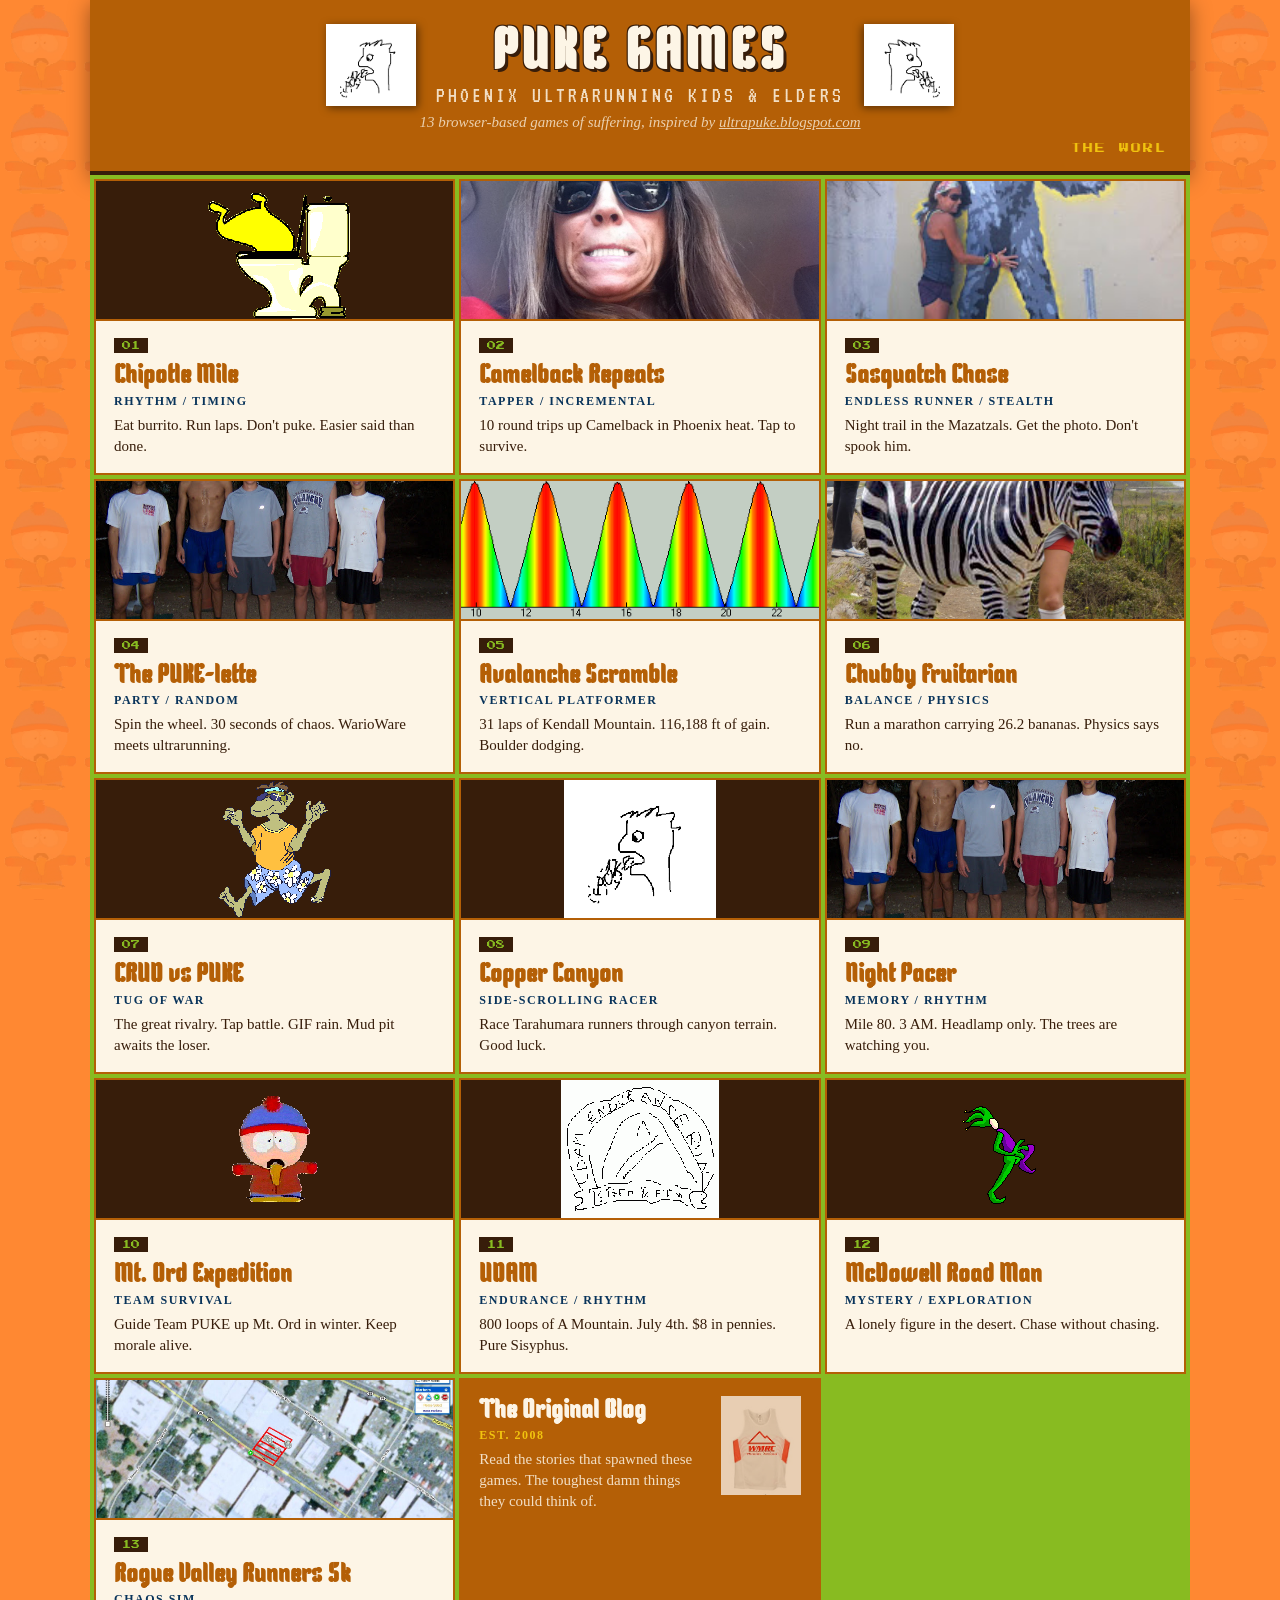
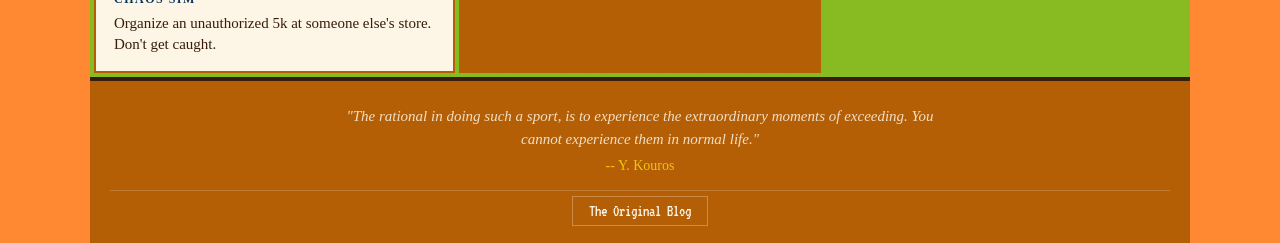
==== commit 2395c11a: "Fix broken/duplicate game card images - Swapped CRUD vs PUKE (now ape-dude.gif) and UDAM (now nicksu" ====
--- a/index.html
+++ b/index.html
@@ -102,7 +102,7 @@
 
                 <a href="games/crud-vs-puke/" class="game-card featured">
                     <div class="card-img">
-                        <img src="assets/nicksucks.gif" alt="The CRUD vs PUKE rivalry" loading="lazy">
+                        <img src="assets/ape-dude.gif" alt="The CRUD vs PUKE rivalry" loading="lazy">
                     </div>
                     <div class="card-inner">
                         <div class="game-number">07</div>
@@ -114,7 +114,7 @@
 
                 <a href="games/copper-canyon/" class="game-card featured">
                     <div class="card-img">
-                        <img src="assets/running-fool.gif" alt="Running fool" loading="lazy">
+                        <img src="assets/puke-shirt.gif" alt="PUKE racing" loading="lazy">
                     </div>
                     <div class="card-inner">
                         <div class="game-number">08</div>
@@ -138,7 +138,7 @@
 
                 <a href="games/mt-ord/" class="game-card featured">
                     <div class="card-img">
-                        <img src="assets/mt-ord.jpg" alt="Mt. Ord trail" loading="lazy">
+                        <img src="assets/stan-puking.gif" alt="Mt. Ord suffering" loading="lazy">
                     </div>
                     <div class="card-inner">
                         <div class="game-number">10</div>
@@ -150,7 +150,7 @@
 
                 <a href="games/udam/" class="game-card featured">
                     <div class="card-img">
-                        <img src="assets/ape-dude.gif" alt="UDAM ape" loading="lazy">
+                        <img src="assets/nicksucks.gif" alt="UDAM" loading="lazy">
                     </div>
                     <div class="card-inner">
                         <div class="game-number">11</div>
@@ -162,7 +162,7 @@
 
                 <a href="games/mcdowell-road-man/" class="game-card featured">
                     <div class="card-img">
-                        <img src="assets/bloody-basin.png" alt="Desert trail" loading="lazy">
+                        <img src="assets/running-fool.gif" alt="The Road Man" loading="lazy">
                     </div>
                     <div class="card-inner">
                         <div class="game-number">12</div>
